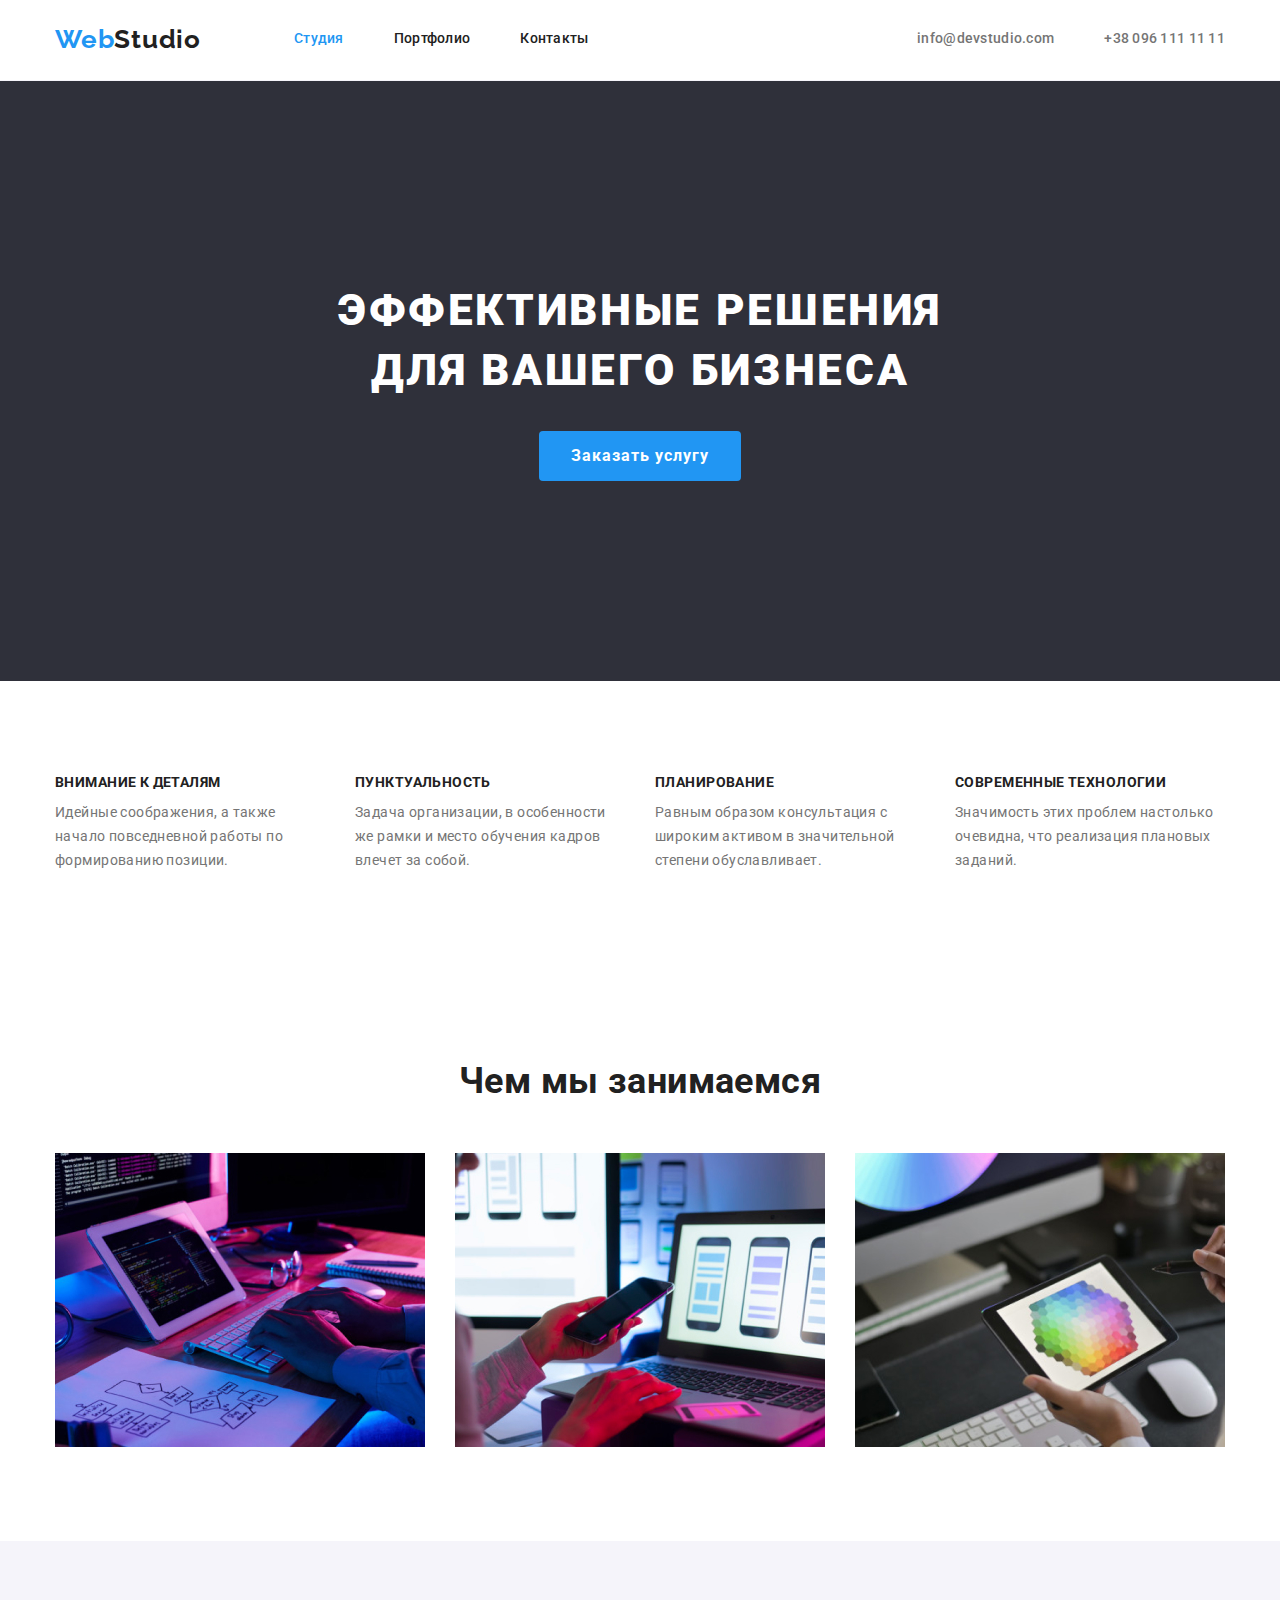
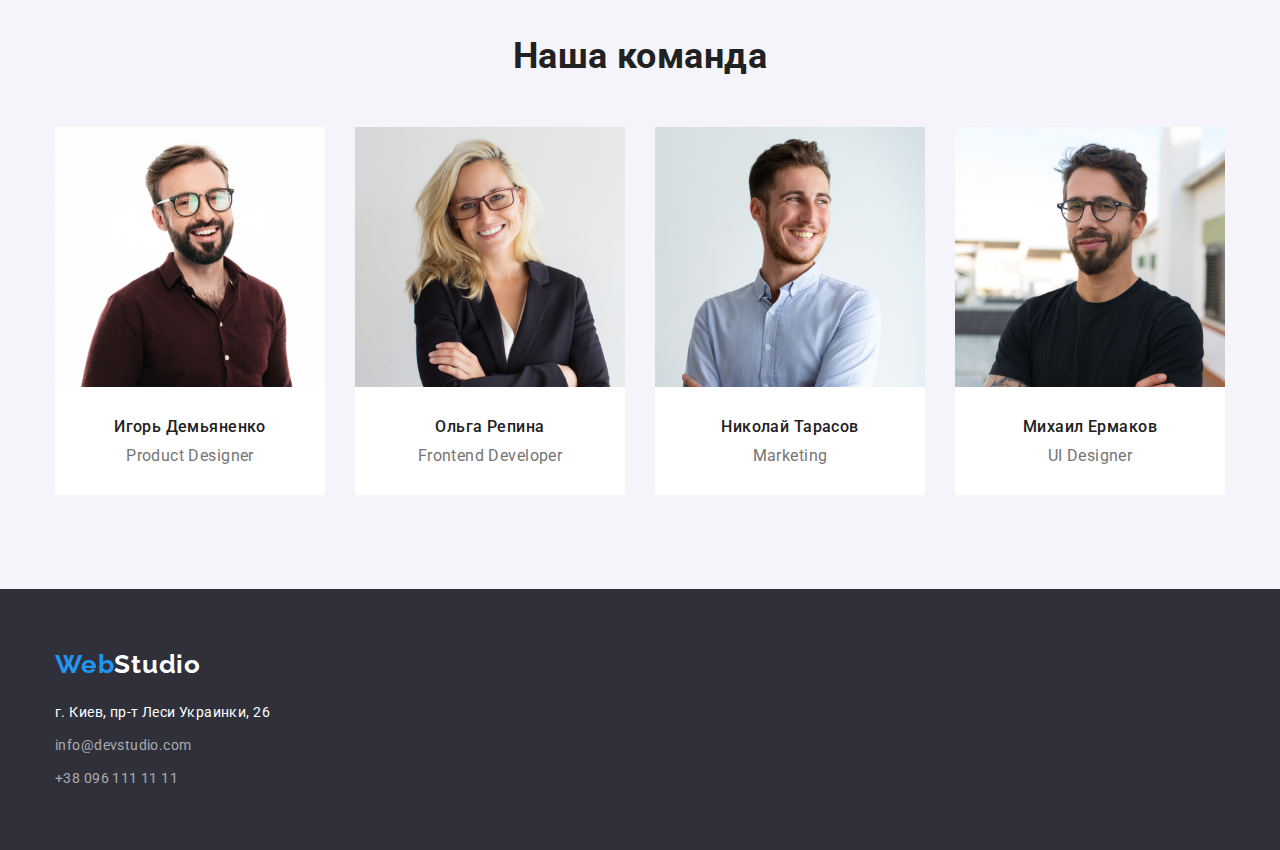
==== index.html @ be69b0e4 "Копирует файлы из третьего дз" ====
<!DOCTYPE html>
<html lang="ru">
  <head>
    <meta charset="UTF-8" />
    <meta name="viewport" content="width=device-width, initial-scale=1.0" />
    <title>Студия</title>
    <link href="https://fonts.googleapis.com/css2?family=Raleway:wght@700&family=Roboto:wght@400;500;700;900&display=swap"
      rel="stylesheet" />
    <link rel="stylesheet" href="https://cdnjs.cloudflare.com/ajax/libs/modern-normalize/1.0.0/modern-normalize.min.css" />
    <link rel="stylesheet" href="./css/style.css" />
  </head>
  <body>
    <header class="header">
      <div class="container">
        <nav class="main-nav">
          <a class="link logo-link" href="./index.html" lang="en"><span class="web-word">Web</span>Studio</a>
        
          <ul class="nav-list list">
            <li class="item"><a class="link active" href="./index.html">Студия</a></li>
            <li class="item">
              <a class="link" href="./portfolio.html">Портфолио</a>
            </li>
            <li class="item"><a class="link" href="">Контакты</a></li>
          </ul>
        </nav>
        <address class="header-contacts">
          <a class="link" href="mailo:info@devstudio.com" lang="en">info@devstudio.com</a>
          <a class="link" href="tel:+380961111111">+38 096 111 11 11</a>
        </address>
      </div>
    </header>

    <main>
      <section class="order-section">
        <div class="container">
          <h1 class="title">Эффективные решения для вашего бизнеса</h1>
          <a class="link" href="">Заказать услугу</a>
        </div>
      </section>

      <section class="advantages-section">
        <div class="container">
          <h2 class="main-title" hidden>Наши преимущества</h2>
          <ul class="list">
            <li class="item">
              <h3 class="title">Внимание к деталям</h3>
              <p class="text">
                Идейные соображения, а также начало повседневной работы по
                формированию позиции.
              </p>
            </li>
            <li class="item">
              <h3 class="title">Пунктуальность</h3>
              <p class="text">
                Задача организации, в особенности же рамки и место обучения кадров
                влечет за собой.
              </p>
            </li>
            <li class="item">
              <h3 class="title">Планирование</h3>
              <p class="text">
                Равным образом консультация с широким активом в значительной
                степени обуславливает.
              </p>
            </li>
            <li class="item">
              <h3 class="title">Современные технологии</h3>
              <p class="text">
                Значимость этих проблем настолько очевидна, что реализация
                плановых заданий.
              </p>
            </li>
          </ul>
        </div>
      </section>

      <section class="work-description-section">
        <div class="container">
          <h2 class="title">Чем мы занимаемся</h2>
          <ul class="list">
            <li class="item">
              <img src="./images/work-01.jpg" alt="Человек пишет код по блок-схеме" width="370" height="294" />
            </li>
            <li class="item">
              <img src="./images/work-02.jpg" alt="Человек сверяет дизайн приложения с макетом" width="370" height="294" />
            </li>
            <li class="item">
              <img src="./images/work-03.jpg" alt="Человек выбирает цвет из электронной палитры" width="370" height="294" />
            </li>
          </ul>
        </div>
      </section>

      <section class="team-section">
        <div class="container">
          <h2 class="main-title">Наша команда</h2>
          <ul class="list">
            <li class="card">
              <img src="./images/team-01.jpg" alt="Улыбающийся мужчина в очках" width="270" height="260" />
              <h3 class="title">Игорь Демьяненко</h3>
              <p class="text" lang="en">Product Designer</p>
            </li>
            <li class="card">
              <img src="./images/team-02.jpg" alt="Улыбающаяся женщина в очках" width="270" height="260" />
              <h3 class="title">Ольга Репина</h3>
              <p class="text" lang="en">Frontend Developer</p>
            </li>
            <li class="card">
              <img src="./images/team-03.jpg" alt="Улыбающийся мужчина" width="270" height="260" />
              <h3 class="title">Николай Тарасов</h3>
              <p class="text" lang="en">Marketing</p>
            </li>
            <li class="card">
              <img src="./images/team-04.jpg" alt="Улыбающийся мужчина в очках" width="270" height="260" />
              <h3 class="title">Михаил Ермаков</h3>
              <p class="text" lang="en">UI Designer</p>
            </li>
          </ul>
        </div>
      </section>
    </main>

    <footer class="footer">
      <div class="container">
        <div class="sub-container">
          <a class="link logo-link" href="./index.html" lang="en"><span class="web-word">Web</span>Studio</a>
    
          <address class="footer-contacts">
            <p class="text">г. Киев, пр-т Леси Украинки, 26</p>
            <a class="link" href="mailo:info@devstudio.com" lang="en">info@devstudio.com</a><br />
            <a class="link" href="tel:+380961111111">+38 096 111 11 11</a>
          </address>
        </div>
      </div>
    </footer>
  </body>
</html>
---- css/style.css ----
/* Палитра
фон:
основной #FFFFFF (белый)
вторичный #F5F4FA (сероватый)
третичный #2F303A (ближе к черному)

текст:
основной #757575 (сероватый)
заголовки #212121 (ближе к черному)
вторичный #FFFFFF (белый)
вторичный с прозрачностью rgba(255, 255, 255, 0.6)
акцент #2196F3 (голубоватый)
 */
:root {
  --primary-bg-color: #ffffff;
  --secondary-bg-color: #f5f4fa;
  --tertiary-bg-color: #2f303a;

  --primary-text-color: #757575;
  --title-text-color: #212121;
  --secondary-text-color: #ffffff;
  --secondary-text-color-alfa: rgba(255, 255, 255, 0.6);
  --accent-color: #2196f3;
}

/* Общие элементы */
*,
*::before,
*::after {
  margin: 0;
  padding: 0;
}

body {
  background-color: var(--primary-bg-color);
  color: var(--primary-text-color);

  font-family: Roboto, sans-serif;
  font-size: 14px;
  line-height: 1.71;
  letter-spacing: 0.03em;
}

img {
  display: block;
}

.list {
  list-style: none;
}

.link {
  text-decoration: none;
  font-style: normal;
}

.header-contacts,
.footer-contacts {
  font-style: normal;
}

.logo-link {
  font-family: Raleway, sans-serif;
  font-weight: 700;
  font-size: 26px;
  line-height: 1.19;
  letter-spacing: 0.03em;
}

.web-word {
  color: var(--accent-color);
}

.container {
  width: 1200px;
  margin-left: auto;
  margin-right: auto;
  padding-left: 15px;
  padding-right: 15px;
  /* outline: 1px solid tomato; */
}

/* Шапка */
.header {
  font-weight: 500;
  line-height: 1.14;
  letter-spacing: 0.02em;

  border-bottom: 1px solid var(--secondary-bg-color);
  padding-top: 24px;
  padding-bottom: 25px;
}

.header .container {
  display: flex;
  justify-content: space-between;
  align-items: center;
}

.main-nav {
  display: flex;
  align-items: center;
}

.main-nav .logo-link {
  margin-right: 93px;
}

.header .logo-link,
.nav-list .link {
  color: var(--title-text-color);
}

.nav-list {
  display: flex;
}

.nav-list .item:not(:last-child) {
  margin-right: 50px;
}

.nav-list .link.active {
  color: var(--accent-color);
}

.header-contacts {
  display: flex;
}

.header-contacts .link {
  color: var(--primary-text-color);
}

.header-contacts .link:not(:last-child) {
  margin-right: 50px;
}

.nav-list .link:hover,
.nav-list .link:focus,
.header-contacts .link:hover,
.header-contacts .link:focus {
  color: var(--accent-color);
}

/* Подвал */
.footer {
  background-color: var(--tertiary-bg-color);
  color: var(--secondary-text-color);

  padding-top: 60px;
  padding-bottom: 60px;
}

.footer .sub-container {
  width: 270px;
}

.footer .logo-link {
  color: var(--secondary-text-color);
}

.footer-contacts {
  margin-top: 20px;
}

.footer-contacts .text {
  margin-bottom: 9px;
}

.footer-contacts .link {
  color: var(--secondary-text-color-alfa);
}

.footer-contacts .link:hover,
.footer-contacts .link:focus {
  color: var(--accent-color);
}

.footer-contacts .link:not(:last-child) {
  display: inline-block;
  margin-bottom: 9px;
}

/* Контент страницы Студия */
/* Секция order */
.order-section {
  background-color: var(--tertiary-bg-color);
  color: var(--secondary-text-color);

  padding-top: 200px;
  padding-bottom: 200px;
}

.order-section .container {
  max-width: 696px;
  text-align: center;
  margin-right: auto;
  margin-left: auto;
}

.order-section .title {
  font-weight: 900;
  font-size: 44px;
  line-height: 1.36;
  text-align: center;
  letter-spacing: 0.06em;
  text-transform: uppercase;

  margin-bottom: 30px;
}

.order-section .link {
  background-color: var(--accent-color);
  color: var(--secondary-text-color);

  font-weight: 700;
  font-size: 16px;
  line-height: 1.88;
  text-align: center;
  letter-spacing: 0.06em;

  display: inline-block;
  padding: 10px 32px;
  border-radius: 4px;
}

/* Секция advantages */
/* стили не нужны, так как заголовок скрыт */
/* .advantages-section .main-title {
  color: var(--title-text-color);

  font-weight: 700;
  font-size: 36px;
  line-height: 1.17;
  text-align: center;
} */

.advantages-section {
  padding-top: 94px;
  padding-bottom: 94px;
}

.advantages-section .list {
  display: flex;
  justify-content: space-between;
}

.advantages-section .item {
  width: calc((100% - 3 * 30px) / 4);
}

.advantages-section .title {
  color: var(--title-text-color);

  font-weight: 700;
  font-size: 14px;
  line-height: 1.14;
  text-transform: uppercase;

  margin-bottom: 10px;
}

/* Секция work-description (чем мы занимаемся) */
.work-description-section {
  padding-top: 94px;
  padding-bottom: 94px;
}

.work-description-section .title {
  color: var(--title-text-color);

  font-weight: 700;
  font-size: 36px;
  line-height: 1.17;
  text-align: center;

  margin-bottom: 50px;
}

.work-description-section .list {
  display: flex;
  justify-content: space-between;
}

.work-description-section .item {
  width: 370px;
  height: 294px;
}

/* Секция team */
.team-section {
  background-color: var(--secondary-bg-color);

  padding-top: 94px;
  padding-bottom: 94px;
}

.team-section .main-title {
  color: var(--title-text-color);

  font-weight: 700;
  font-size: 36px;
  line-height: 1.17;
  text-align: center;

  margin-bottom: 50px;
}

.team-section .list {
  display: flex;
  justify-content: space-between;
}

.team-section .card {
  background-color: var(--primary-bg-color);
  border-radius: 0px 0px 4px 4px;

  width: calc((100% - 3 * 30px) / 4);
  padding-bottom: 30px;
}

.team-section .title {
  color: var(--title-text-color);

  font-weight: 500;
  font-size: 16px;
  line-height: 1.19;
  text-align: center;

  margin-top: 30px;
  margin-bottom: 10px;
}

.team-section .text {
  font-size: 16px;
  line-height: 1.19;
  text-align: center;
}

/* Контент страницы Портфолио */
/* Секция projects */
.projects-section {
  padding-top: 94px;
  padding-bottom: 94px;
}

.projects-section .buttons {
  margin-bottom: 50px;

  display: flex;
  justify-content: center;
}

.projects-section .button {
  background-color: var(--secondary-bg-color);
  color: var(--title-text-color);

  font-weight: 500;
  font-size: 16px;
  line-height: 1.63;
  letter-spacing: inherit;
  text-align: center;

  border-style: none;
  border-radius: 4px;
  padding: 6px 22px;
}

.projects-section .item:not(:last-child) {
  margin-right: 8px;
}

.projects-section .button:hover,
.projects-section .button:focus {
  background-color: var(--accent-color);
  color: var(--secondary-text-color);
}

/* стили не нужны, так как заголовок скрыт */
/* .projects-section .main-title {
  color: var(--title-text-color);

  font-weight: 700;
  font-size: 36px;
  line-height: 1.17;
  text-align: center;
} */

.projects-section .cards {
  display: flex;
  flex-wrap: wrap;
}

.projects-section .card {
  width: calc((100% - 2 * 30px) / 3);
}

/* всем карточкам, кроме 3-х последних */
.projects-section .card:not(:nth-last-child(-n + 3)) {
  margin-bottom: 30px;
}

/* всем карточкам, кроме каждой 3-й */
.projects-section .card:not(:nth-child(3n)) {
  margin-right: 30px;
}

.projects-section .sub-container {
  border-bottom: 1px solid var(--secondary-bg-color);
  border-left: 1px solid var(--secondary-bg-color);
  border-right: 1px solid var(--secondary-bg-color);

  padding: 20px 24px;
}

.projects-section .title {
  color: var(--title-text-color);

  font-weight: 700;
  font-size: 18px;
  line-height: 2;
  letter-spacing: 0.06em;

  margin-bottom: 4px;
}

.projects-section .text {
  color: var(--primary-text-color);

  font-size: 16px;
  line-height: 1.88;
}
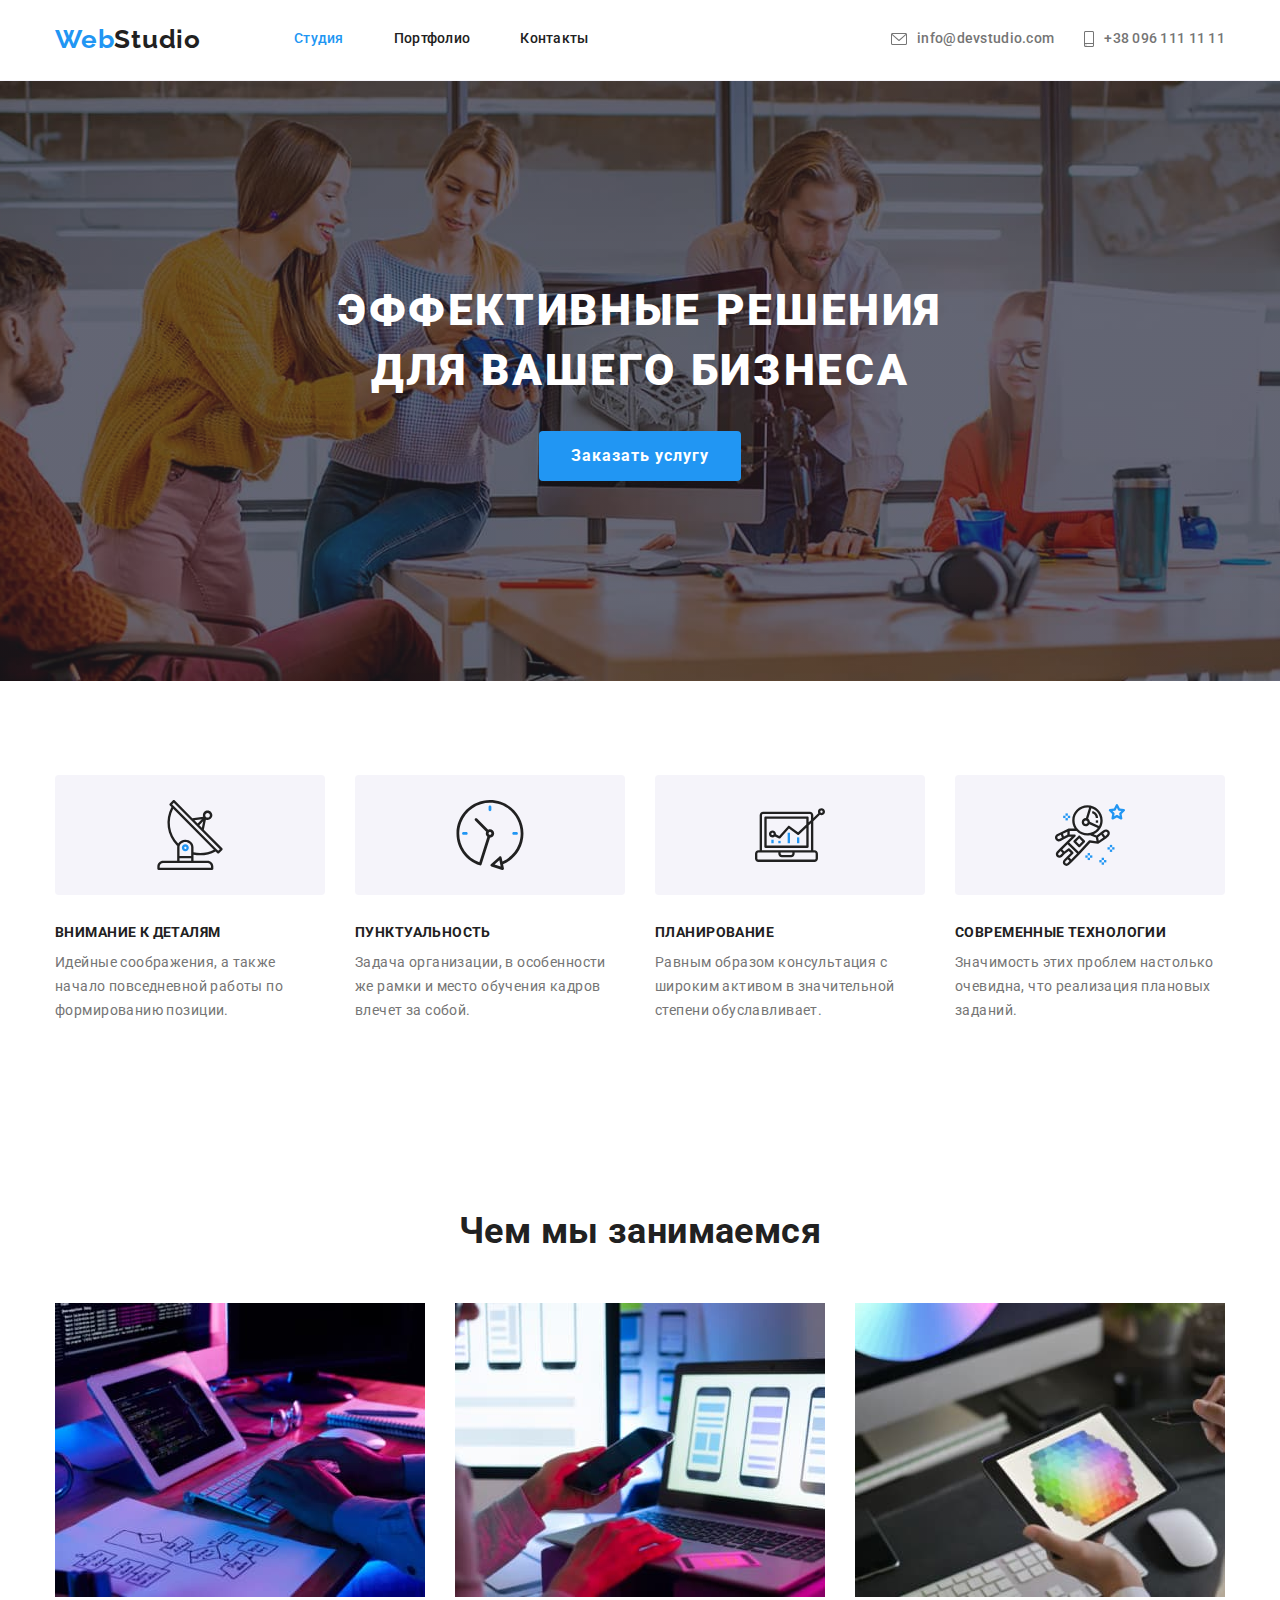
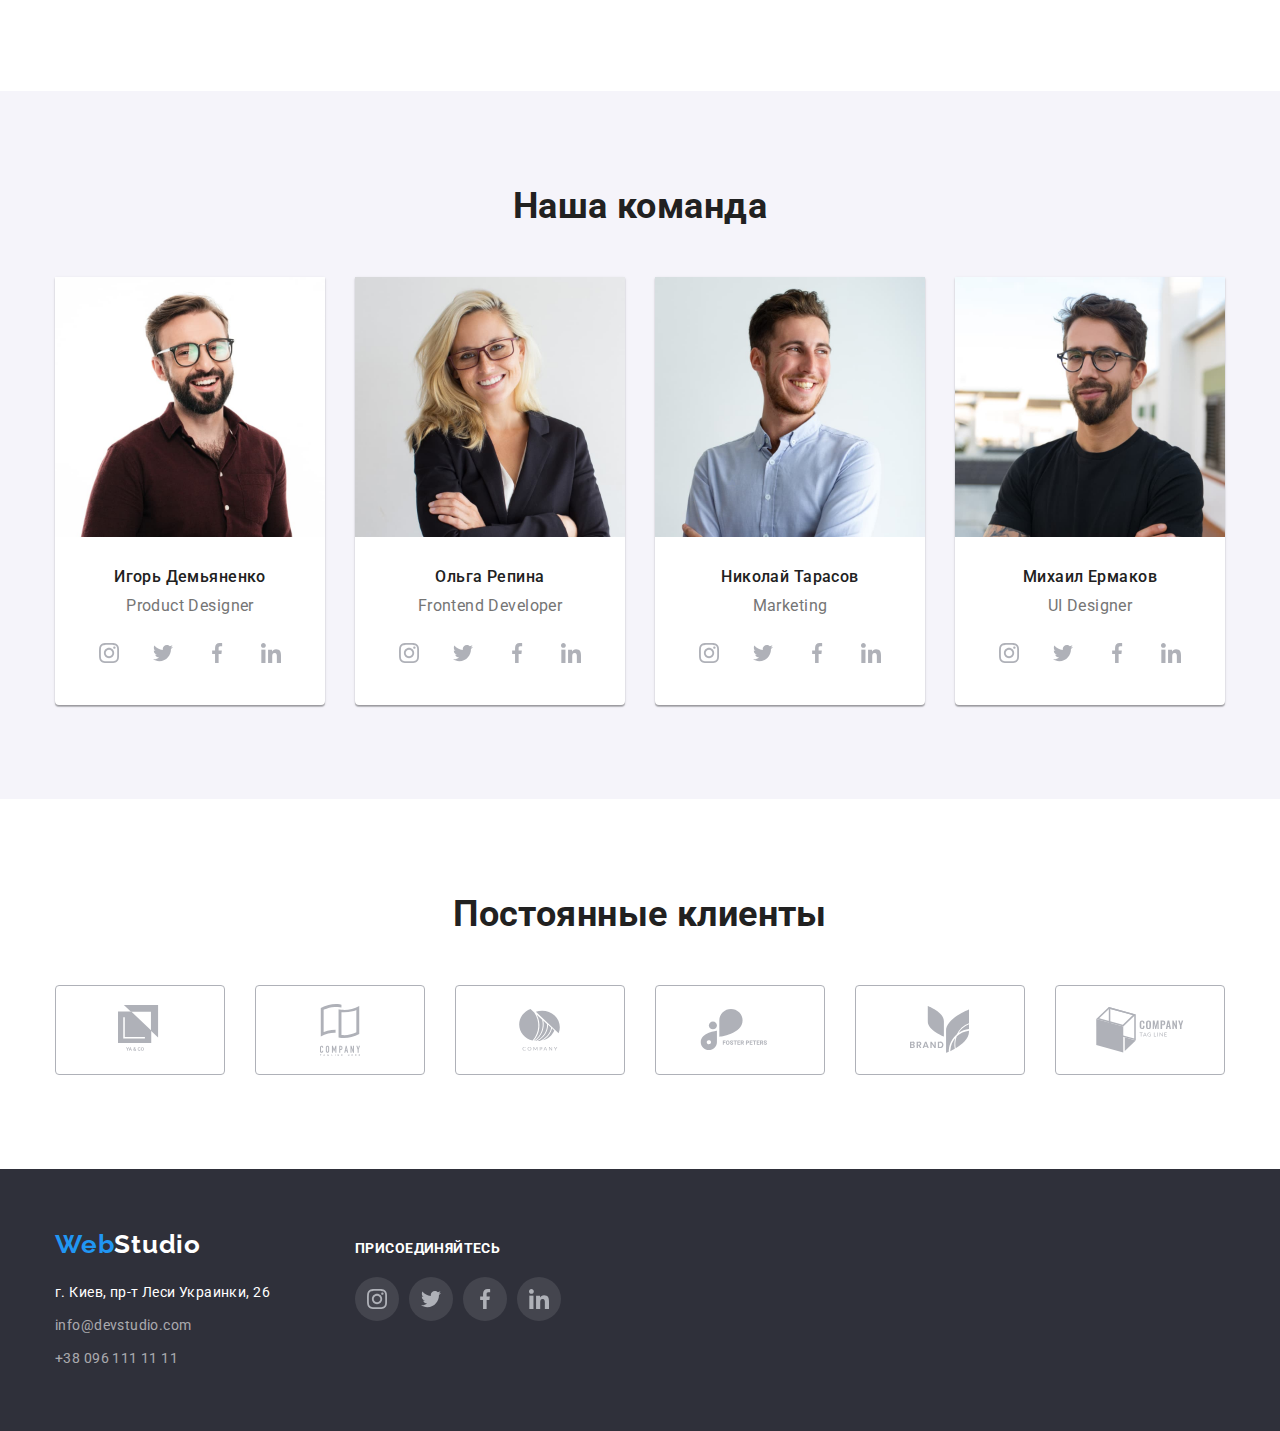
==== commit bba7752b: "Добавляет фон, декоративные эффекты и элементы" ====
--- a/index.html
+++ b/index.html
@@ -1,137 +1,246 @@
 <!DOCTYPE html>
 <html lang="ru">
-  <head>
-    <meta charset="UTF-8" />
-    <meta name="viewport" content="width=device-width, initial-scale=1.0" />
-    <title>Студия</title>
-    <link href="https://fonts.googleapis.com/css2?family=Raleway:wght@700&family=Roboto:wght@400;500;700;900&display=swap"
-      rel="stylesheet" />
-    <link rel="stylesheet" href="https://cdnjs.cloudflare.com/ajax/libs/modern-normalize/1.0.0/modern-normalize.min.css" />
-    <link rel="stylesheet" href="./css/style.css" />
-  </head>
-  <body>
-    <header class="header">
-      <div class="container">
-        <nav class="main-nav">
-          <a class="link logo-link" href="./index.html" lang="en"><span class="web-word">Web</span>Studio</a>
-        
-          <ul class="nav-list list">
-            <li class="item"><a class="link active" href="./index.html">Студия</a></li>
-            <li class="item">
-              <a class="link" href="./portfolio.html">Портфолио</a>
-            </li>
-            <li class="item"><a class="link" href="">Контакты</a></li>
-          </ul>
-        </nav>
-        <address class="header-contacts">
-          <a class="link" href="mailo:info@devstudio.com" lang="en">info@devstudio.com</a>
+
+<head>
+  <meta charset="UTF-8" />
+  <meta name="viewport" content="width=device-width, initial-scale=1.0" />
+  <title>Студия</title>
+  <link href="https://fonts.googleapis.com/css2?family=Raleway:wght@700&family=Roboto:wght@400;500;700;900&display=swap"
+    rel="stylesheet" />
+  <link rel="stylesheet"
+    href="https://cdnjs.cloudflare.com/ajax/libs/modern-normalize/1.0.0/modern-normalize.min.css" />
+  <link rel="stylesheet" href="./css/style.css" />
+</head>
+
+<body>
+  <header class="header">
+    <div class="container">
+      <nav class="main-nav">
+        <a class="link logo-link" href="./index.html" lang="en"><span class="web-word">Web</span>Studio</a>
+
+        <ul class="nav-list list">
+          <li class="item"><a class="link active" href="./index.html">Студия</a></li>
+          <li class="item">
+            <a class="link" href="./portfolio.html">Портфолио</a>
+          </li>
+          <li class="item"><a class="link" href="">Контакты</a></li>
+        </ul>
+      </nav>
+      <address class="header-contacts">
+        <a class="link envelope" href="mailo:info@devstudio.com" lang="en">info@devstudio.com</a>
+        <a class="link smartphone" href="tel:+380961111111">+38 096 111 11 11</a>
+      </address>
+    </div>
+  </header>
+
+  <main>
+    <section class="order-section">
+      <div class="container">
+        <h1 class="title">Эффективные решения для вашего бизнеса</h1>
+        <a class="link" href="">Заказать услугу</a>
+      </div>
+    </section>
+
+    <section class="advantages-section">
+      <div class="container">
+        <h2 class="main-title" hidden>Наши преимущества</h2>
+        <ul class="list">
+          <li class="item antenna">
+            <h3 class="title">Внимание к деталям</h3>
+            <p class="text">
+              Идейные соображения, а также начало повседневной работы по
+              формированию позиции.
+            </p>
+          </li>
+          <li class="item clock">
+            <h3 class="title">Пунктуальность</h3>
+            <p class="text">
+              Задача организации, в особенности же рамки и место обучения кадров
+              влечет за собой.
+            </p>
+          </li>
+          <li class="item diagram">
+            <h3 class="title">Планирование</h3>
+            <p class="text">
+              Равным образом консультация с широким активом в значительной
+              степени обуславливает.
+            </p>
+          </li>
+          <li class="item astronaut">
+            <h3 class="title">Современные технологии</h3>
+            <p class="text">
+              Значимость этих проблем настолько очевидна, что реализация
+              плановых заданий.
+            </p>
+          </li>
+        </ul>
+      </div>
+    </section>
+
+    <section class="work-description-section">
+      <div class="container">
+        <h2 class="title">Чем мы занимаемся</h2>
+        <ul class="list">
+          <li class="item">
+            <img src="./images/work-01.jpg" alt="Человек пишет код по блок-схеме" width="370" height="294" />
+          </li>
+          <li class="item">
+            <img src="./images/work-02.jpg" alt="Человек сверяет дизайн приложения с макетом" width="370"
+              height="294" />
+          </li>
+          <li class="item">
+            <img src="./images/work-03.jpg" alt="Человек выбирает цвет из электронной палитры" width="370"
+              height="294" />
+          </li>
+        </ul>
+      </div>
+    </section>
+
+    <section class="team-section">
+      <div class="container">
+        <h2 class="main-title">Наша команда</h2>
+        <ul class="list team-list">
+          <li class="card">
+            <img src="./images/team-01.jpg" alt="Улыбающийся мужчина в очках" width="270" height="260" />
+            <h3 class="title">Игорь Демьяненко</h3>
+            <p class="text" lang="en">Product Designer</p>
+            <ul class="list link-list">
+              <li class="item-link">
+                <a class="social-link" href=""><img src="./images/instagram.svg" alt="instagram" width="20" height="20"
+                    lang="en"></a>
+              </li>
+              <li class="item-link">
+                <a class="social-link" href=""><img src="./images/twitter.svg" alt="twitter" width="20" height="20" lang="en"></a>
+              </li>
+              <li class="item-link">
+                <a class="social-link" href=""><img src="./images/facebook.svg" alt="facebook" width="20" height="20" lang="en"></a>
+              </li>
+              <li class="item-link">
+                <a class="social-link" href=""><img src="./images/linkedin.svg" alt="linkedin" width="20" height="20" lang="en"></a>
+              </li>
+            </ul>
+          </li>
+          <li class="card">
+            <img src="./images/team-02.jpg" alt="Улыбающаяся женщина в очках" width="270" height="260" />
+            <h3 class="title">Ольга Репина</h3>
+            <p class="text" lang="en">Frontend Developer</p>
+            <ul class="list link-list">
+              <li class="item-link">
+                <a class="social-link" href=""><img src="./images/instagram.svg" alt="instagram" width="20" height="20"
+                    lang="en"></a>
+              </li>
+              <li class="item-link">
+                <a class="social-link" href=""><img src="./images/twitter.svg" alt="twitter" width="20" height="20" lang="en"></a>
+              </li>
+              <li class="item-link">
+                <a class="social-link" href=""><img src="./images/facebook.svg" alt="facebook" width="20" height="20" lang="en"></a>
+              </li>
+              <li class="item-link">
+                <a class="social-link" href=""><img src="./images/linkedin.svg" alt="linkedin" width="20" height="20" lang="en"></a>
+              </li>
+            </ul>
+          </li>
+          <li class="card">
+            <img src="./images/team-03.jpg" alt="Улыбающийся мужчина" width="270" height="260" />
+            <h3 class="title">Николай Тарасов</h3>
+            <p class="text" lang="en">Marketing</p>
+            <ul class="list link-list">
+              <li class="item-link">
+                <a class="social-link" href=""><img src="./images/instagram.svg" alt="instagram" width="20" height="20"
+                    lang="en"></a>
+              </li>
+              <li class="item-link">
+                <a class="social-link" href=""><img src="./images/twitter.svg" alt="twitter" width="20" height="20" lang="en"></a>
+              </li>
+              <li class="item-link">
+                <a class="social-link" href=""><img src="./images/facebook.svg" alt="facebook" width="20" height="20" lang="en"></a>
+              </li>
+              <li class="item-link">
+                <a class="social-link" href=""><img src="./images/linkedin.svg" alt="linkedin" width="20" height="20" lang="en"></a>
+              </li>
+            </ul>
+          </li>
+          <li class="card">
+            <img src="./images/team-04.jpg" alt="Улыбающийся мужчина в очках" width="270" height="260" />
+            <h3 class="title">Михаил Ермаков</h3>
+            <p class="text" lang="en">UI Designer</p>
+            <ul class="list link-list">
+              <li class="item-link">
+                <a class="social-link" href=""><img src="./images/instagram.svg" alt="instagram" width="20" height="20"
+                    lang="en"></a>
+              </li>
+              <li class="item-link">
+                <a class="social-link" href=""><img src="./images/twitter.svg" alt="twitter" width="20" height="20" lang="en"></a>
+              </li>
+              <li class="item-link">
+                <a class="social-link" href=""><img src="./images/facebook.svg" alt="facebook" width="20" height="20" lang="en"></a>
+              </li>
+              <li class="item-link">
+                <a class="social-link" href=""><img src="./images/linkedin.svg" alt="linkedin" width="20" height="20" lang="en"></a>
+              </li>
+            </ul>
+          </li>
+        </ul>
+      </div>
+    </section>
+
+    <section class="clients-section">
+      <div class="container">
+        <h2 class="title">Постоянные клиенты</h2>
+        <ul class="list">
+          <li class="company">
+            <img src="./images/company-01.svg" alt="Логотип компании 1" width="44.27" height="49.23">
+          </li>
+          <li class="company">
+            <img src="./images/company-02.svg" alt="Логотип компании 2" width="40" height="52">
+          </li>
+          <li class="company">
+            <img src="./images/company-03.svg" alt="Логотип компании 3" width="41" height="42.6">
+          </li>
+          <li class="company">
+            <img src="./images/company-04.svg" alt="Логотип компании 4" width="79.66" height="42.02">
+          </li>
+          <li class="company">
+            <img src="./images/company-05.svg" alt="Логотип компании 5" width="59" height="47">
+          </li>
+          <li class="company">
+            <img src="./images/company-06.svg" alt="Логотип компании 6" width="88.48" height="45.44">
+          </li>
+        </ul>
+      </div>
+    </section>
+  </main>
+
+  <footer class="footer">
+    <div class="container">
+      <div class="sub-container">
+        <a class="link logo-link" href="./index.html" lang="en"><span class="web-word">Web</span>Studio</a>
+
+        <address class="footer-contacts">
+          <p class="text">г. Киев, пр-т Леси Украинки, 26</p>
+          <a class="link" href="mailo:info@devstudio.com" lang="en">info@devstudio.com</a><br />
           <a class="link" href="tel:+380961111111">+38 096 111 11 11</a>
         </address>
       </div>
-    </header>
-
-    <main>
-      <section class="order-section">
-        <div class="container">
-          <h1 class="title">Эффективные решения для вашего бизнеса</h1>
-          <a class="link" href="">Заказать услугу</a>
-        </div>
-      </section>
-
-      <section class="advantages-section">
-        <div class="container">
-          <h2 class="main-title" hidden>Наши преимущества</h2>
-          <ul class="list">
-            <li class="item">
-              <h3 class="title">Внимание к деталям</h3>
-              <p class="text">
-                Идейные соображения, а также начало повседневной работы по
-                формированию позиции.
-              </p>
-            </li>
-            <li class="item">
-              <h3 class="title">Пунктуальность</h3>
-              <p class="text">
-                Задача организации, в особенности же рамки и место обучения кадров
-                влечет за собой.
-              </p>
-            </li>
-            <li class="item">
-              <h3 class="title">Планирование</h3>
-              <p class="text">
-                Равным образом консультация с широким активом в значительной
-                степени обуславливает.
-              </p>
-            </li>
-            <li class="item">
-              <h3 class="title">Современные технологии</h3>
-              <p class="text">
-                Значимость этих проблем настолько очевидна, что реализация
-                плановых заданий.
-              </p>
-            </li>
-          </ul>
-        </div>
-      </section>
-
-      <section class="work-description-section">
-        <div class="container">
-          <h2 class="title">Чем мы занимаемся</h2>
-          <ul class="list">
-            <li class="item">
-              <img src="./images/work-01.jpg" alt="Человек пишет код по блок-схеме" width="370" height="294" />
-            </li>
-            <li class="item">
-              <img src="./images/work-02.jpg" alt="Человек сверяет дизайн приложения с макетом" width="370" height="294" />
-            </li>
-            <li class="item">
-              <img src="./images/work-03.jpg" alt="Человек выбирает цвет из электронной палитры" width="370" height="294" />
-            </li>
-          </ul>
-        </div>
-      </section>
-
-      <section class="team-section">
-        <div class="container">
-          <h2 class="main-title">Наша команда</h2>
-          <ul class="list">
-            <li class="card">
-              <img src="./images/team-01.jpg" alt="Улыбающийся мужчина в очках" width="270" height="260" />
-              <h3 class="title">Игорь Демьяненко</h3>
-              <p class="text" lang="en">Product Designer</p>
-            </li>
-            <li class="card">
-              <img src="./images/team-02.jpg" alt="Улыбающаяся женщина в очках" width="270" height="260" />
-              <h3 class="title">Ольга Репина</h3>
-              <p class="text" lang="en">Frontend Developer</p>
-            </li>
-            <li class="card">
-              <img src="./images/team-03.jpg" alt="Улыбающийся мужчина" width="270" height="260" />
-              <h3 class="title">Николай Тарасов</h3>
-              <p class="text" lang="en">Marketing</p>
-            </li>
-            <li class="card">
-              <img src="./images/team-04.jpg" alt="Улыбающийся мужчина в очках" width="270" height="260" />
-              <h3 class="title">Михаил Ермаков</h3>
-              <p class="text" lang="en">UI Designer</p>
-            </li>
-          </ul>
-        </div>
-      </section>
-    </main>
-
-    <footer class="footer">
-      <div class="container">
-        <div class="sub-container">
-          <a class="link logo-link" href="./index.html" lang="en"><span class="web-word">Web</span>Studio</a>
-    
-          <address class="footer-contacts">
-            <p class="text">г. Киев, пр-т Леси Украинки, 26</p>
-            <a class="link" href="mailo:info@devstudio.com" lang="en">info@devstudio.com</a><br />
-            <a class="link" href="tel:+380961111111">+38 096 111 11 11</a>
-          </address>
-        </div>
-      </div>
-    </footer>
-  </body>
-</html>
+      <div class="sub-container social">
+        <p class="text">Присоединяйтесь</p>
+        <ul class="list link-list">
+          <li class="item-link">
+            <a class="social-link" href=""><img src="./images/instagram.svg" alt="instagram" width="20" height="20" lang="en"></a>
+          </li>
+          <li class="item-link">
+            <a class="social-link" href=""><img src="./images/twitter.svg" alt="twitter" width="20" height="20" lang="en"></a>
+          </li>
+          <li class="item-link">
+            <a class="social-link" href=""><img src="./images/facebook.svg" alt="facebook" width="20" height="20" lang="en"></a>
+          </li>
+          <li class="item-link">
+            <a class="social-link" href=""><img src="./images/linkedin.svg" alt="linkedin" width="20" height="20" lang="en"></a>
+          </li>
+        </ul>
+      </div>
+    </div>
+  </footer>
+</body>
+
+</html>--- a/css/style.css
+++ b/css/style.css
@@ -129,10 +129,29 @@
 
 .header-contacts .link {
   color: var(--primary-text-color);
+  display: inline-flex;
 }
 
 .header-contacts .link:not(:last-child) {
-  margin-right: 50px;
+  margin-right: 30px;
+}
+
+.header-contacts .link::before {
+  content: "";
+  margin-right: 10px;
+  align-self: center;
+}
+
+.envelope::before {
+  width: 16px;
+  height: 12px;
+  background-image: url(../images/envelope.svg);
+}
+
+.smartphone::before {
+  width: 10px;
+  height: 16px;
+  background-image: url(../images/smartphone.svg);
 }
 
 .nav-list .link:hover,
@@ -151,8 +170,17 @@
   padding-bottom: 60px;
 }
 
+.footer .container {
+  display: flex;
+  justify-content: flex-start;
+}
+
 .footer .sub-container {
   width: 270px;
+}
+
+.footer .sub-container:not(:last-child) {
+  margin-right: 30px;
 }
 
 .footer .logo-link {
@@ -181,11 +209,52 @@
   margin-bottom: 9px;
 }
 
+.sub-container.social {
+  padding-top: 12px;
+}
+
+.sub-container > .text {
+  line-height: 1.14;
+  font-weight: 700;
+  text-transform: uppercase;
+  margin-bottom: 20px;
+}
+
+.sub-container .link-list {
+  display: flex;
+  height: 44px;
+}
+
+.sub-container .item-link:not(:last-child) {
+  margin-right: 10px;
+}
+
+.sub-container .social-link {
+  display: inline-block;
+  padding: 12px;
+  border-radius: 50%;
+  background-color: rgba(255, 255, 255, 0.1);
+}
+
+.sub-container .social-link:hover,
+.sub-container .social-link:focus {
+  background-color: var(--accent-color);
+}
+
 /* Контент страницы Студия */
 /* Секция order */
 .order-section {
+  color: var(--secondary-text-color);
   background-color: var(--tertiary-bg-color);
-  color: var(--secondary-text-color);
+
+  background-image: linear-gradient(
+      to right,
+      rgba(47, 48, 58, 0.4),
+      rgba(47, 48, 58, 0.4)
+    ),
+    url(../images/bg-01.jpg);
+  background-repeat: no-repeat;
+  background-position: center;
 
   padding-top: 200px;
   padding-bottom: 200px;
@@ -249,6 +318,33 @@
   width: calc((100% - 3 * 30px) / 4);
 }
 
+.advantages-section .item::before {
+  content: "";
+  display: block;
+  height: 120px;
+  border-radius: 4px;
+  background-color: var(--secondary-bg-color);
+  margin-bottom: 30px;
+  background-repeat: no-repeat;
+  background-position: center;
+}
+
+.antenna::before {
+  background-image: url(../images/antenna.svg);
+}
+
+.clock::before {
+  background-image: url(../images/clock.svg);
+}
+
+.diagram::before {
+  background-image: url(../images/diagram.svg);
+}
+
+.astronaut::before {
+  background-image: url(../images/astronaut.svg);
+}
+
 .advantages-section .title {
   color: var(--title-text-color);
 
@@ -306,13 +402,15 @@
   margin-bottom: 50px;
 }
 
-.team-section .list {
+.team-section .team-list {
   display: flex;
   justify-content: space-between;
 }
 
 .team-section .card {
   background-color: var(--primary-bg-color);
+  box-shadow: 0px 1px 3px rgba(0, 0, 0, 0.12), 0px 1px 1px rgba(0, 0, 0, 0.14),
+    0px 2px 1px rgba(0, 0, 0, 0.2);
   border-radius: 0px 0px 4px 4px;
 
   width: calc((100% - 3 * 30px) / 4);
@@ -335,6 +433,72 @@
   font-size: 16px;
   line-height: 1.19;
   text-align: center;
+  margin-bottom: 16px;
+}
+
+.team-section .link-list {
+  padding-left: 32px;
+  padding-right: 32px;
+  display: flex;
+  justify-content: space-between;
+}
+
+.team-section .item-link {
+  height: 44px;
+  width: calc((100% - 3 * 10px) / 4);
+}
+
+.team-section .social-link {
+  display: inline-block;
+  padding: 12px;
+  border-radius: 50%;
+}
+
+.team-section .social-link:hover,
+.team-section .social-link:focus {
+  background-color: var(--accent-color);
+}
+
+/* .team-section .social-link:hover,
+.team-section .social-link:focus {
+  background-color: var(--accent-color);
+} */
+
+/* Секция клиенты */
+.clients-section {
+  padding-top: 94px;
+  padding-bottom: 94px;
+}
+
+.clients-section .title {
+  color: var(--title-text-color);
+
+  font-weight: 700;
+  font-size: 36px;
+  line-height: 1.17;
+  text-align: center;
+
+  margin-bottom: 50px;
+}
+
+.clients-section .list {
+  display: flex;
+  justify-content: space-between;
+}
+
+.clients-section .company {
+  width: calc((100% - 5 * 30px) / 6);
+  height: 90px;
+  border: 1px solid #afb1b8;
+  border-radius: 4px;
+  display: inline-flex;
+  justify-content: center;
+  align-items: center;
+}
+
+.clients-section .company:hover,
+.clients-section .company:focus {
+  border-color: var(--accent-color);
 }
 
 /* Контент страницы Портфолио */
@@ -395,6 +559,12 @@
   width: calc((100% - 2 * 30px) / 3);
 }
 
+.projects-section .card:hover,
+.projects-section .card:focus {
+  box-shadow: 0px 1px 1px rgba(0, 0, 0, 0.12), 0px 4px 4px rgba(0, 0, 0, 0.06),
+    1px 4px 6px rgba(0, 0, 0, 0.16);
+}
+
 /* всем карточкам, кроме 3-х последних */
 .projects-section .card:not(:nth-last-child(-n + 3)) {
   margin-bottom: 30px;
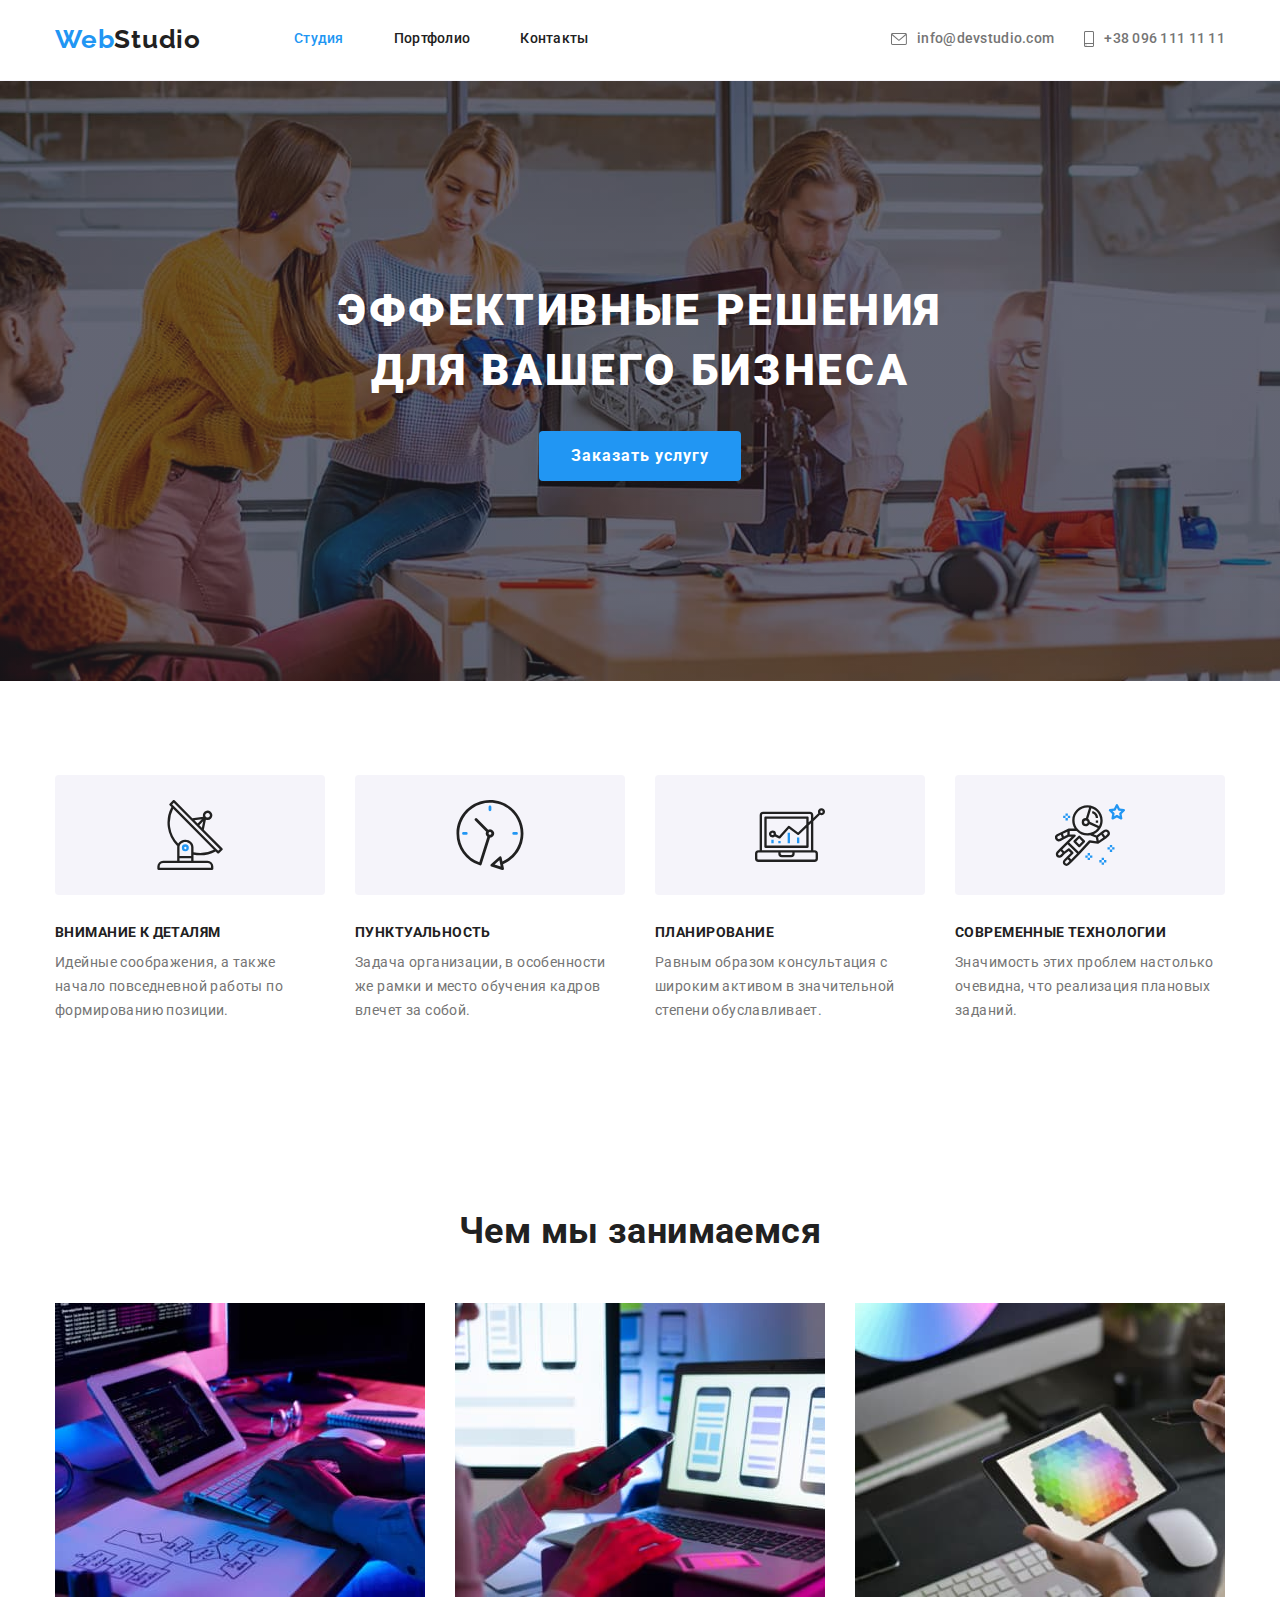
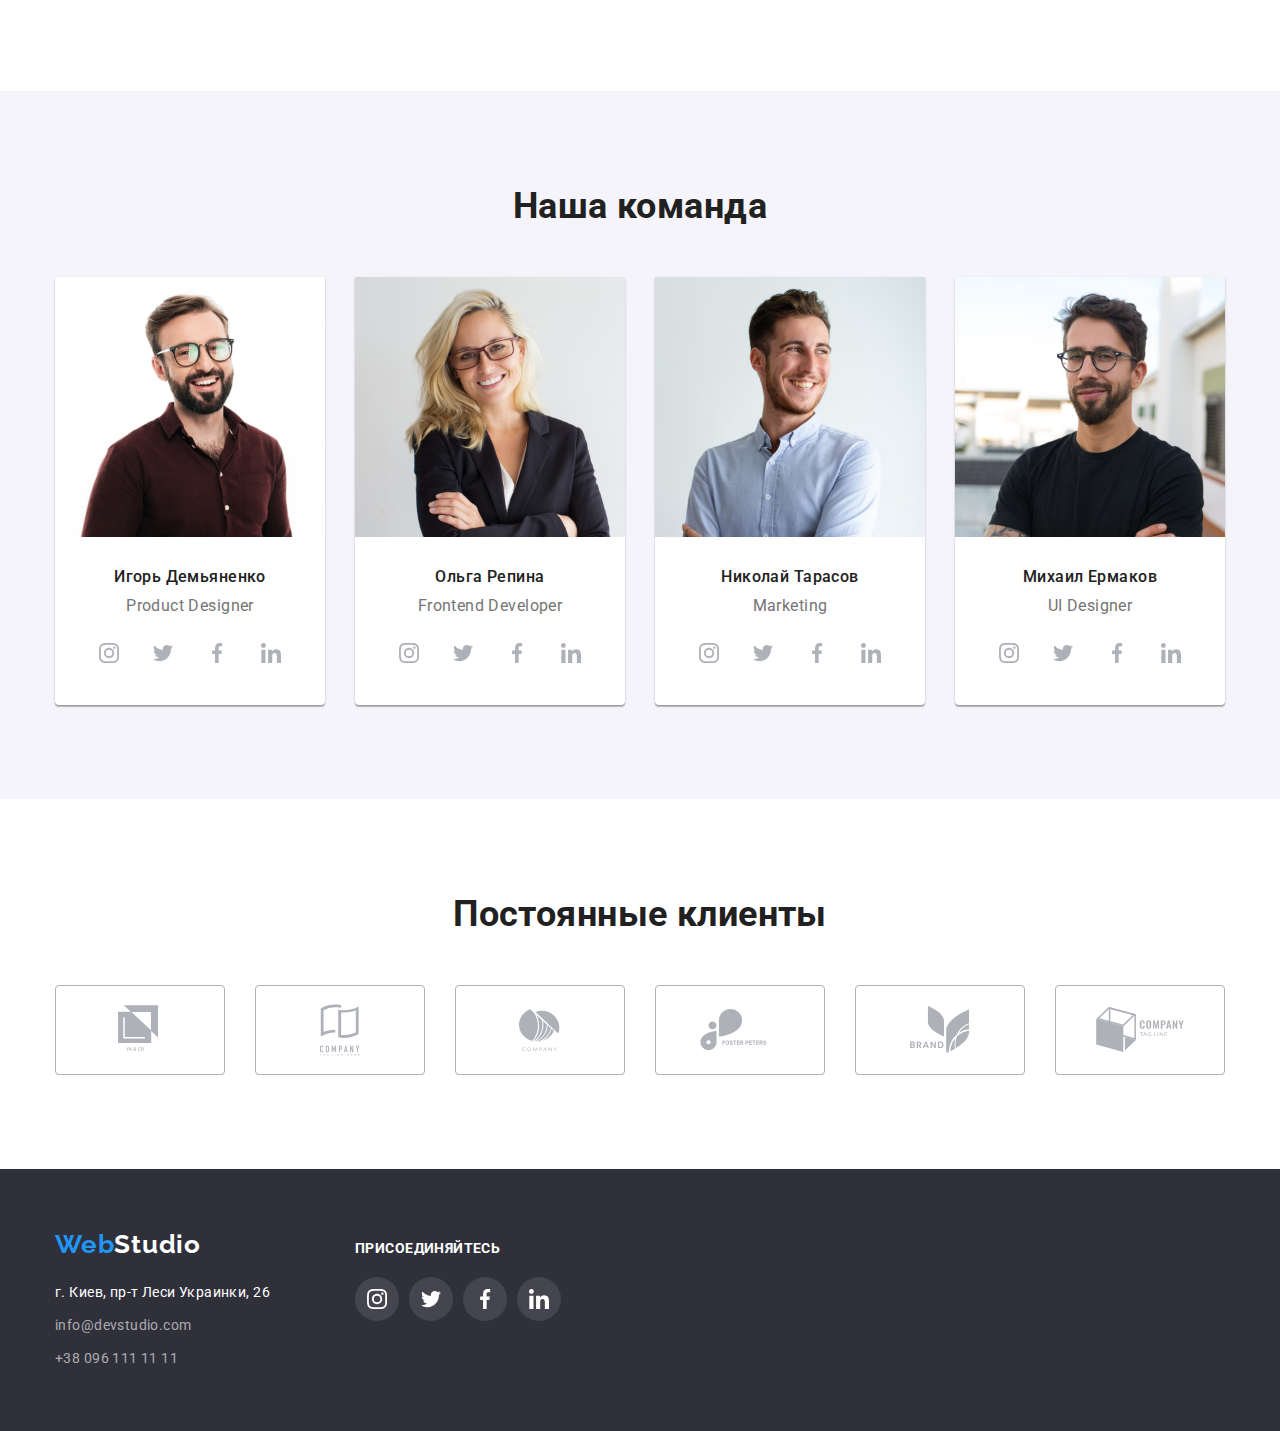
==== commit 1eae01bd: "Добавляет векторные иконки спрайтом" ====
--- a/index.html
+++ b/index.html
@@ -27,8 +27,18 @@
         </ul>
       </nav>
       <address class="header-contacts">
-        <a class="link envelope" href="mailo:info@devstudio.com" lang="en">info@devstudio.com</a>
-        <a class="link smartphone" href="tel:+380961111111">+38 096 111 11 11</a>
+        <a class="link" href="mailo:info@devstudio.com">
+          <svg class="envelope">
+            <use href="./images/sprite.svg#icon-envelope"></use>
+          </svg>
+          <p lang="en">info@devstudio.com</p>
+        </a>
+        <a class="link" href="tel:+380961111111">
+          <svg class="smartphone">
+            <use href="./images/sprite.svg#icon-smartphone"></use>
+          </svg>
+          <p>+38 096 111 11 11</p>
+        </a>
       </address>
     </div>
   </header>
@@ -106,17 +116,32 @@
             <p class="text" lang="en">Product Designer</p>
             <ul class="list link-list">
               <li class="item-link">
-                <a class="social-link" href=""><img src="./images/instagram.svg" alt="instagram" width="20" height="20"
-                    lang="en"></a>
-              </li>
-              <li class="item-link">
-                <a class="social-link" href=""><img src="./images/twitter.svg" alt="twitter" width="20" height="20" lang="en"></a>
-              </li>
-              <li class="item-link">
-                <a class="social-link" href=""><img src="./images/facebook.svg" alt="facebook" width="20" height="20" lang="en"></a>
-              </li>
-              <li class="item-link">
-                <a class="social-link" href=""><img src="./images/linkedin.svg" alt="linkedin" width="20" height="20" lang="en"></a>
+                <a class="social-link" href="">
+                  <svg>
+                    <use href="./images/sprite.svg#icon-instagram"></use>
+                  </svg>
+                </a>
+              </li>
+              <li class="item-link">
+                <a class="social-link" href="">
+                  <svg>
+                    <use href="./images/sprite.svg#icon-twitter"></use>
+                  </svg>
+                </a>
+              </li>
+              <li class="item-link">
+                <a class="social-link" href="">
+                  <svg>
+                    <use href="./images/sprite.svg#icon-facebook"></use>
+                  </svg>
+                </a>
+              </li>
+              <li class="item-link">
+                <a class="social-link" href="">
+                  <svg>
+                    <use href="./images/sprite.svg#icon-linkedin"></use>
+                  </svg>
+                </a>
               </li>
             </ul>
           </li>
@@ -126,17 +151,32 @@
             <p class="text" lang="en">Frontend Developer</p>
             <ul class="list link-list">
               <li class="item-link">
-                <a class="social-link" href=""><img src="./images/instagram.svg" alt="instagram" width="20" height="20"
-                    lang="en"></a>
-              </li>
-              <li class="item-link">
-                <a class="social-link" href=""><img src="./images/twitter.svg" alt="twitter" width="20" height="20" lang="en"></a>
-              </li>
-              <li class="item-link">
-                <a class="social-link" href=""><img src="./images/facebook.svg" alt="facebook" width="20" height="20" lang="en"></a>
-              </li>
-              <li class="item-link">
-                <a class="social-link" href=""><img src="./images/linkedin.svg" alt="linkedin" width="20" height="20" lang="en"></a>
+                <a class="social-link" href="">
+                  <svg>
+                    <use href="./images/sprite.svg#icon-instagram"></use>
+                  </svg>
+                </a>
+              </li>
+              <li class="item-link">
+                <a class="social-link" href="">
+                  <svg>
+                    <use href="./images/sprite.svg#icon-twitter"></use>
+                  </svg>
+                </a>
+              </li>
+              <li class="item-link">
+                <a class="social-link" href="">
+                  <svg>
+                    <use href="./images/sprite.svg#icon-facebook"></use>
+                  </svg>
+                </a>
+              </li>
+              <li class="item-link">
+                <a class="social-link" href="">
+                  <svg>
+                    <use href="./images/sprite.svg#icon-linkedin"></use>
+                  </svg>
+                </a>
               </li>
             </ul>
           </li>
@@ -146,17 +186,32 @@
             <p class="text" lang="en">Marketing</p>
             <ul class="list link-list">
               <li class="item-link">
-                <a class="social-link" href=""><img src="./images/instagram.svg" alt="instagram" width="20" height="20"
-                    lang="en"></a>
-              </li>
-              <li class="item-link">
-                <a class="social-link" href=""><img src="./images/twitter.svg" alt="twitter" width="20" height="20" lang="en"></a>
-              </li>
-              <li class="item-link">
-                <a class="social-link" href=""><img src="./images/facebook.svg" alt="facebook" width="20" height="20" lang="en"></a>
-              </li>
-              <li class="item-link">
-                <a class="social-link" href=""><img src="./images/linkedin.svg" alt="linkedin" width="20" height="20" lang="en"></a>
+                <a class="social-link" href="">
+                  <svg>
+                    <use href="./images/sprite.svg#icon-instagram"></use>
+                  </svg>
+                </a>
+              </li>
+              <li class="item-link">
+                <a class="social-link" href="">
+                  <svg>
+                    <use href="./images/sprite.svg#icon-twitter"></use>
+                  </svg>
+                </a>
+              </li>
+              <li class="item-link">
+                <a class="social-link" href="">
+                  <svg>
+                    <use href="./images/sprite.svg#icon-facebook"></use>
+                  </svg>
+                </a>
+              </li>
+              <li class="item-link">
+                <a class="social-link" href="">
+                  <svg>
+                    <use href="./images/sprite.svg#icon-linkedin"></use>
+                  </svg>
+                </a>
               </li>
             </ul>
           </li>
@@ -166,17 +221,32 @@
             <p class="text" lang="en">UI Designer</p>
             <ul class="list link-list">
               <li class="item-link">
-                <a class="social-link" href=""><img src="./images/instagram.svg" alt="instagram" width="20" height="20"
-                    lang="en"></a>
-              </li>
-              <li class="item-link">
-                <a class="social-link" href=""><img src="./images/twitter.svg" alt="twitter" width="20" height="20" lang="en"></a>
-              </li>
-              <li class="item-link">
-                <a class="social-link" href=""><img src="./images/facebook.svg" alt="facebook" width="20" height="20" lang="en"></a>
-              </li>
-              <li class="item-link">
-                <a class="social-link" href=""><img src="./images/linkedin.svg" alt="linkedin" width="20" height="20" lang="en"></a>
+                <a class="social-link" href="">
+                  <svg>
+                    <use href="./images/sprite.svg#icon-instagram"></use>
+                  </svg>
+                </a>
+              </li>
+              <li class="item-link">
+                <a class="social-link" href="">
+                  <svg>
+                    <use href="./images/sprite.svg#icon-twitter"></use>
+                  </svg>
+                </a>
+              </li>
+              <li class="item-link">
+                <a class="social-link" href="">
+                  <svg>
+                    <use href="./images/sprite.svg#icon-facebook"></use>
+                  </svg>
+                </a>
+              </li>
+              <li class="item-link">
+                <a class="social-link" href="">
+                  <svg>
+                    <use href="./images/sprite.svg#icon-linkedin"></use>
+                  </svg>
+                </a>
               </li>
             </ul>
           </li>
@@ -188,23 +258,35 @@
       <div class="container">
         <h2 class="title">Постоянные клиенты</h2>
         <ul class="list">
-          <li class="company">
-            <img src="./images/company-01.svg" alt="Логотип компании 1" width="44.27" height="49.23">
-          </li>
-          <li class="company">
-            <img src="./images/company-02.svg" alt="Логотип компании 2" width="40" height="52">
-          </li>
-          <li class="company">
-            <img src="./images/company-03.svg" alt="Логотип компании 3" width="41" height="42.6">
-          </li>
-          <li class="company">
-            <img src="./images/company-04.svg" alt="Логотип компании 4" width="79.66" height="42.02">
-          </li>
-          <li class="company">
-            <img src="./images/company-05.svg" alt="Логотип компании 5" width="59" height="47">
-          </li>
-          <li class="company">
-            <img src="./images/company-06.svg" alt="Логотип компании 6" width="88.48" height="45.44">
+          <li class="company company-01">
+            <svg>
+              <use href="./images/sprite.svg#icon-company-01"></use>
+            </svg>
+          </li>
+          <li class="company company-02">
+            <svg>
+              <use href="./images/sprite.svg#icon-company-02"></use>
+            </svg>
+          </li>
+          <li class="company company-03">
+            <svg>
+              <use href="./images/sprite.svg#icon-company-03"></use>
+            </svg>
+          </li>
+          <li class="company company-04">
+            <svg>
+              <use href="./images/sprite.svg#icon-company-04"></use>
+            </svg>
+          </li>
+          <li class="company company-05">
+            <svg>
+              <use href="./images/sprite.svg#icon-company-05"></use>
+            </svg>
+          </li>
+          <li class="company company-06">
+            <svg>
+              <use href="./images/sprite.svg#icon-company-06"></use>
+            </svg>
           </li>
         </ul>
       </div>
@@ -226,16 +308,32 @@
         <p class="text">Присоединяйтесь</p>
         <ul class="list link-list">
           <li class="item-link">
-            <a class="social-link" href=""><img src="./images/instagram.svg" alt="instagram" width="20" height="20" lang="en"></a>
+            <a class="social-link" href="">
+              <svg class="icon-footer">
+                <use href="./images/sprite.svg#icon-instagram"></use>
+              </svg>
+            </a>
           </li>
           <li class="item-link">
-            <a class="social-link" href=""><img src="./images/twitter.svg" alt="twitter" width="20" height="20" lang="en"></a>
+            <a class="social-link" href="">
+              <svg class="icon-footer">
+                <use href="./images/sprite.svg#icon-twitter"></use>
+              </svg>
+            </a>
           </li>
           <li class="item-link">
-            <a class="social-link" href=""><img src="./images/facebook.svg" alt="facebook" width="20" height="20" lang="en"></a>
+            <a class="social-link" href="">
+              <svg class="icon-footer">
+                <use href="./images/sprite.svg#icon-facebook"></use>
+              </svg>
+            </a>
           </li>
           <li class="item-link">
-            <a class="social-link" href=""><img src="./images/linkedin.svg" alt="linkedin" width="20" height="20" lang="en"></a>
+            <a class="social-link" href="">
+              <svg class="icon-footer">
+                <use href="./images/sprite.svg#icon-linkedin"></use>
+              </svg>
+            </a>
           </li>
         </ul>
       </div>
--- a/css/style.css
+++ b/css/style.css
@@ -77,7 +77,6 @@
   margin-right: auto;
   padding-left: 15px;
   padding-right: 15px;
-  /* outline: 1px solid tomato; */
 }
 
 /* Шапка */
@@ -129,29 +128,27 @@
 
 .header-contacts .link {
   color: var(--primary-text-color);
-  display: inline-flex;
+  display: flex;
+  align-items: center;
 }
 
 .header-contacts .link:not(:last-child) {
   margin-right: 30px;
 }
 
-.header-contacts .link::before {
-  content: "";
+.header-contacts svg {
+  fill: var(--primary-text-color);
   margin-right: 10px;
-  align-self: center;
-}
-
-.envelope::before {
+}
+
+.header-contacts .envelope {
   width: 16px;
   height: 12px;
-  background-image: url(../images/envelope.svg);
-}
-
-.smartphone::before {
+}
+
+.header-contacts .smartphone {
   width: 10px;
   height: 16px;
-  background-image: url(../images/smartphone.svg);
 }
 
 .nav-list .link:hover,
@@ -161,6 +158,11 @@
   color: var(--accent-color);
 }
 
+.header-contacts .link:hover svg,
+.header-contacts .link:focus svg {
+  fill: var(--accent-color);
+}
+
 /* Подвал */
 .footer {
   background-color: var(--tertiary-bg-color);
@@ -213,7 +215,7 @@
   padding-top: 12px;
 }
 
-.sub-container > .text {
+.social .text {
   line-height: 1.14;
   font-weight: 700;
   text-transform: uppercase;
@@ -222,7 +224,6 @@
 
 .sub-container .link-list {
   display: flex;
-  height: 44px;
 }
 
 .sub-container .item-link:not(:last-child) {
@@ -230,10 +231,14 @@
 }
 
 .sub-container .social-link {
-  display: inline-block;
+  display: flex;
   padding: 12px;
   border-radius: 50%;
   background-color: rgba(255, 255, 255, 0.1);
+}
+
+.social .icon-footer {
+  fill: var(--primary-bg-color);
 }
 
 .sub-container .social-link:hover,
@@ -248,13 +253,13 @@
   background-color: var(--tertiary-bg-color);
 
   background-image: linear-gradient(
-      to right,
       rgba(47, 48, 58, 0.4),
       rgba(47, 48, 58, 0.4)
     ),
     url(../images/bg-01.jpg);
   background-repeat: no-repeat;
   background-position: center;
+  background-size: cover;
 
   padding-top: 200px;
   padding-bottom: 200px;
@@ -449,9 +454,15 @@
 }
 
 .team-section .social-link {
-  display: inline-block;
+  display: flex;
   padding: 12px;
   border-radius: 50%;
+}
+
+.social-link svg {
+  width: 20px;
+  height: 20px;
+  fill: #afb1b8;
 }
 
 .team-section .social-link:hover,
@@ -459,10 +470,10 @@
   background-color: var(--accent-color);
 }
 
-/* .team-section .social-link:hover,
-.team-section .social-link:focus {
-  background-color: var(--accent-color);
-} */
+.team-section .social-link:hover svg,
+.team-section .social-link:focus svg {
+  fill: var(--primary-bg-color);
+}
 
 /* Секция клиенты */
 .clients-section {
@@ -491,14 +502,53 @@
   height: 90px;
   border: 1px solid #afb1b8;
   border-radius: 4px;
-  display: inline-flex;
+  display: flex;
   justify-content: center;
   align-items: center;
+}
+
+.company svg {
+  fill: #afb1b8;
+}
+
+.company-01 svg {
+  width: 44.27px;
+  height: 49.23px;
+}
+
+.company-02 svg {
+  width: 40px;
+  height: 52px;
+}
+
+.company-03 svg {
+  width: 41px;
+  height: 42.6px;
+}
+
+.company-04 svg {
+  width: 79.66px;
+  height: 42.02px;
+}
+
+.company-05 svg {
+  width: 59px;
+  height: 47px;
+}
+
+.company-06 svg {
+  width: 88.48px;
+  height: 45.44px;
 }
 
 .clients-section .company:hover,
 .clients-section .company:focus {
   border-color: var(--accent-color);
+}
+
+.clients-section .company:hover svg,
+.clients-section .company:focus svg {
+  fill: var(--accent-color);
 }
 
 /* Контент страницы Портфолио */
